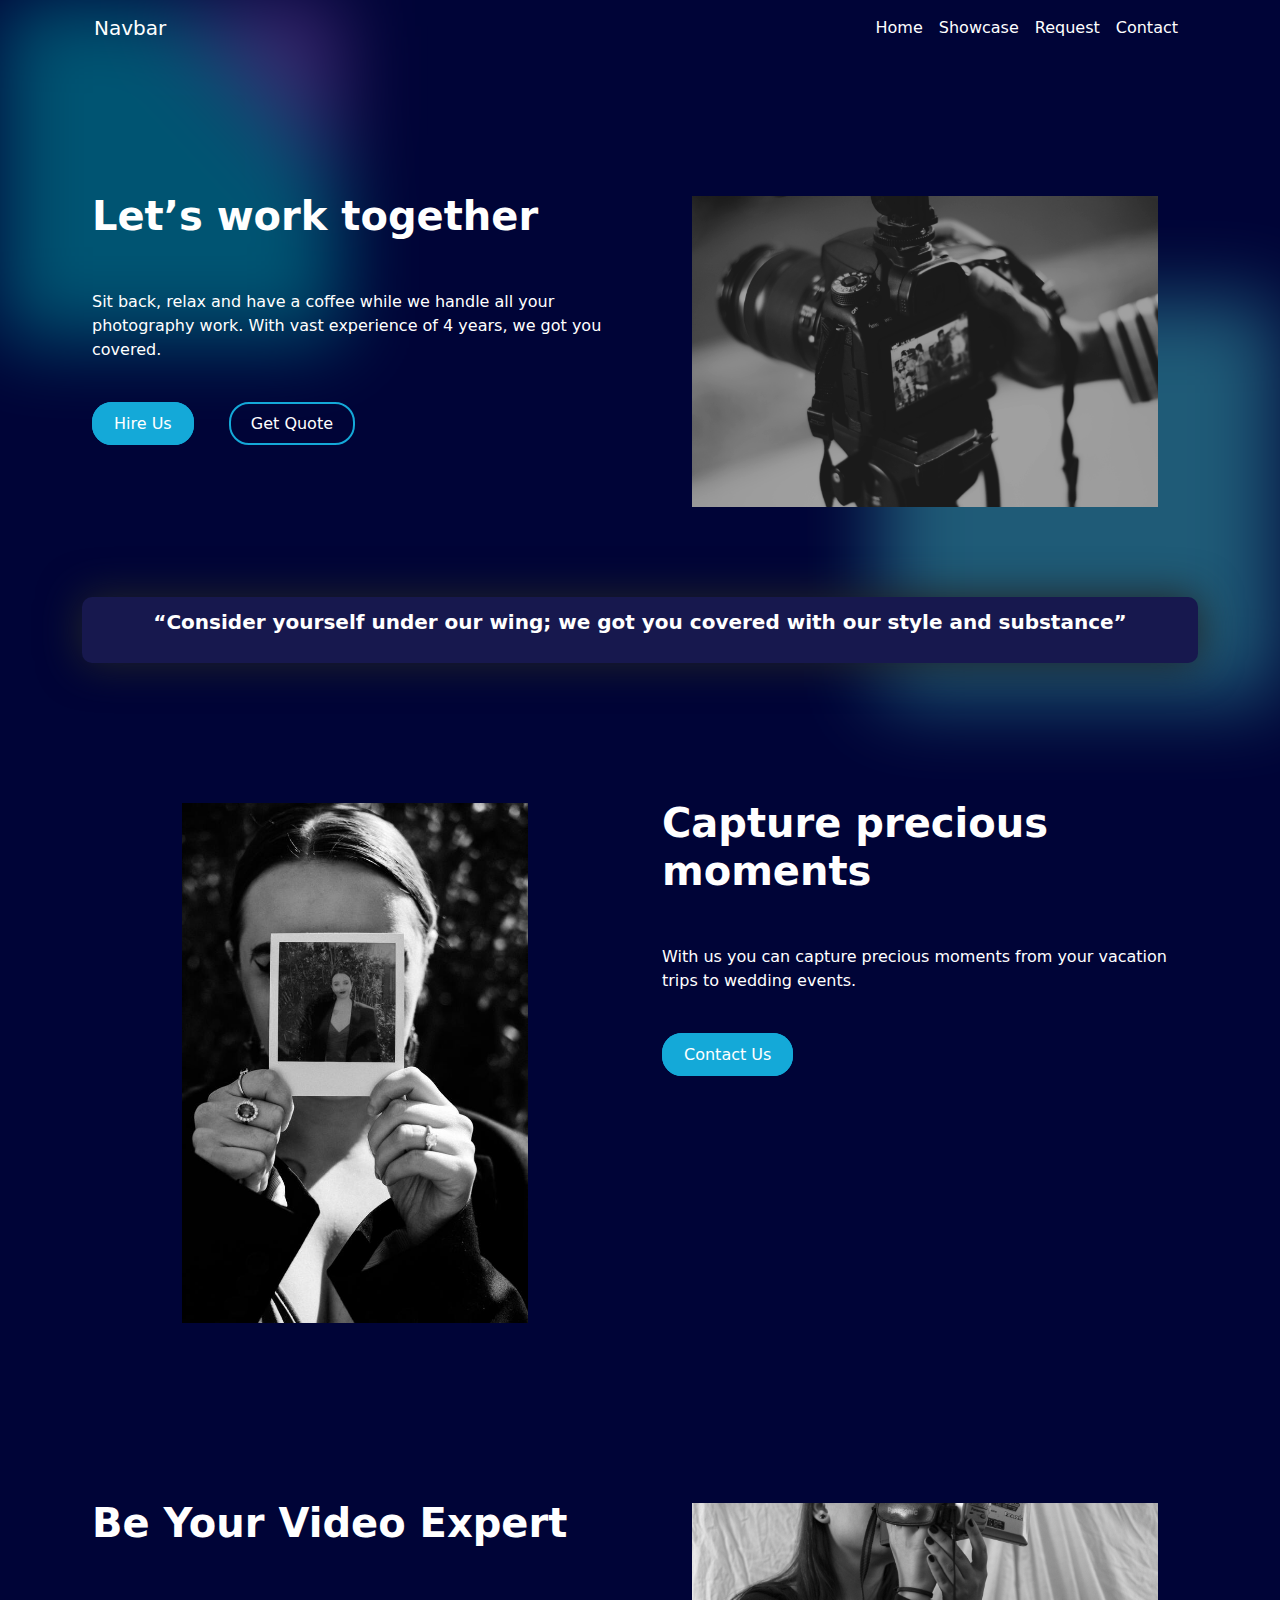
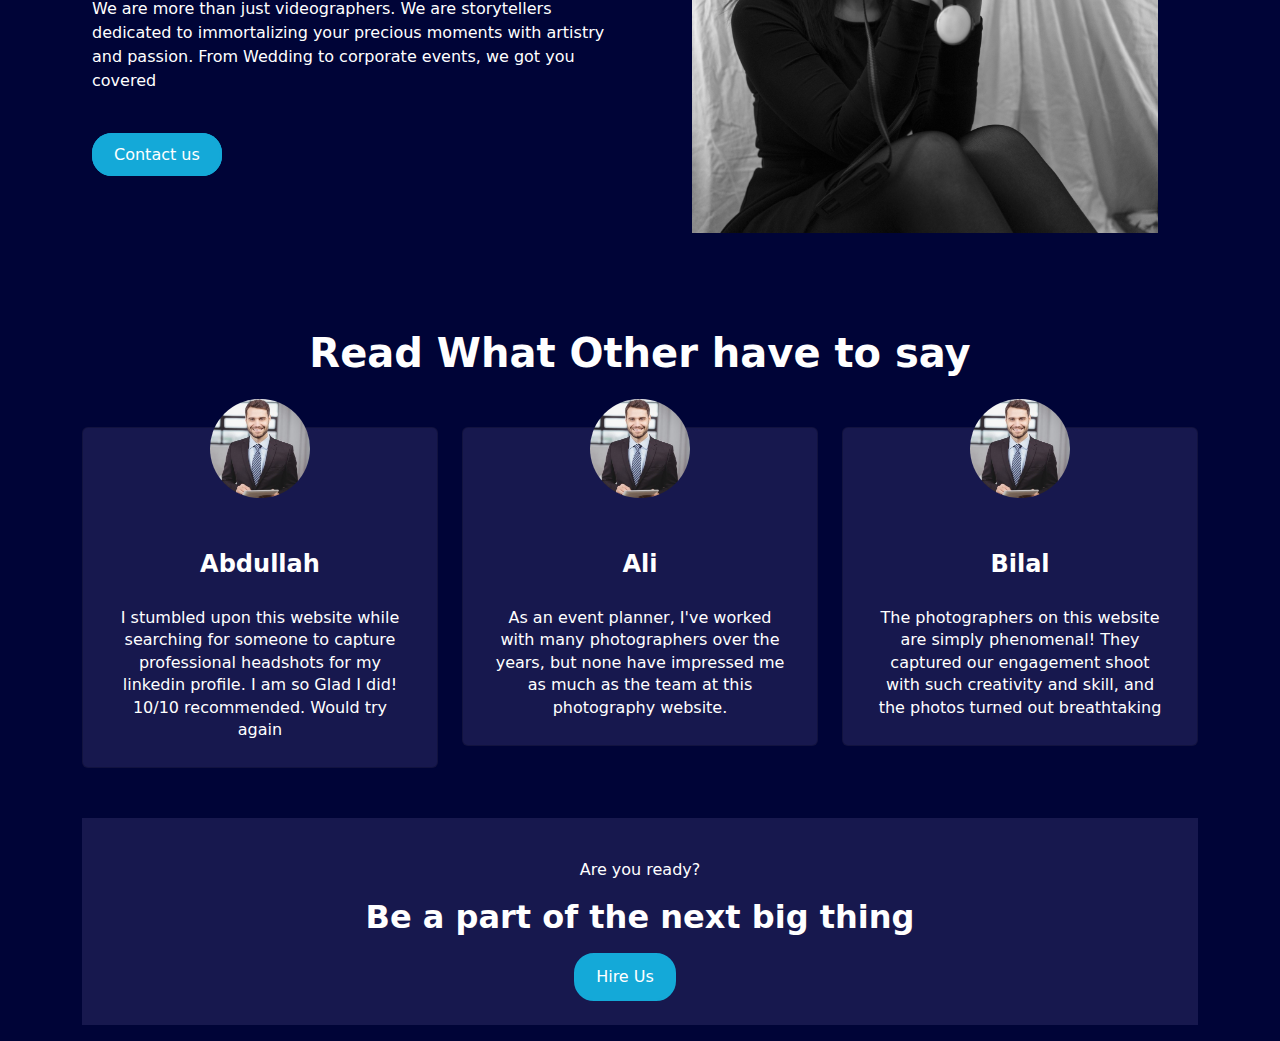
==== index.html @ f9d52bf1 "First Commit" ====
<!DOCTYPE html>
<html lang="en">
  <head>
    <meta charset="UTF-8" />
    <meta name="viewport" content="width=device-width, initial-scale=1.0" />
    <!-- BootStrap Setup -->
    <link rel="stylesheet" href="./styles/styles.css" />
    <link
      href="https://cdn.jsdelivr.net/npm/bootstrap@5.3.3/dist/css/bootstrap.min.css"
      rel="stylesheet"
      integrity="sha384-QWTKZyjpPEjISv5WaRU9OFeRpok6YctnYmDr5pNlyT2bRjXh0JMhjY6hW+ALEwIH"
      crossorigin="anonymous"
    />
    <script
      src="https://cdn.jsdelivr.net/npm/bootstrap@5.3.3/dist/js/bootstrap.min.js"
      integrity="sha384-0pUGZvbkm6XF6gxjEnlmuGrJXVbNuzT9qBBavbLwCsOGabYfZo0T0to5eqruptLy"
      crossorigin="anonymous"
    ></script>
    <title>Home</title>
  </head>
  <body>
    <div class="container">
      <!-- NavBar -->
      <nav class="navbar navbar-expand-lg navbar-light">
        <div class="container-fluid">
          <a class="navbar-brand text-white" href="#">Navbar</a>
          <button
            class="navbar-toggler"
            type="button"
            data-bs-toggle="collapse"
            data-bs-target="#navbarNav"
            aria-controls="navbarNav"
            aria-expanded="false"
            aria-label="Toggle navigation"
          >
            <span class="navbar-toggler-icon"> </span>
          </button>
          <div class="collapse navbar-collapse" id="navbarNav">
            <ul class="navbar-nav ms-auto text-end">
              <li class="nav-item">
                <a
                  class="nav-link active text-white"
                  aria-current="page"
                  href="/index.html"
                  >Home</a
                >
              </li>
              <li class="nav-item">
                <a class="nav-link text-white" href="/showcase.html"
                  >Showcase</a
                >
              </li>
              <li class="nav-item">
                <a class="nav-link text-white" href="/Request.html">Request</a>
              </li>
              <li class="nav-item">
                <a class="nav-link text-white" href="/contact.html">Contact</a>
              </li>
            </ul>
          </div>
        </div>
      </nav>
    </div>

    <!-- Add Blobs in the end -->
    <!-- 
    <div class="absolute">
      <div class="absolute inset-0 justify-center">
        <div class="bg-shape1 bg-teal opacity-50 bg-blur"></div>
      </div>
    </div> -->

    <!-- Hero Section -->
    <div class="container">
      <div class="wrapper">
        <div class="row">
          <div class="col-md-6">
            <div class="feature-box">
              <h1>Let’s work together</h1>
              <p>
                Sit back, relax and have a coffee while we handle all your
                photography work. With vast experience of 4 years, we got you
                covered.
              </p>
              <!-- Fix Anchor Links At the very end -->
              <a href="#" class="btn-one">Hire Us</a>
              <a href="#" class="btn-two">Get Quote</a>
            </div>
          </div>
          <div class="image-container col-md-6 img-fluid">
            <img
              src="./media/images/HomeFirst.jpg"
              class="feature-img"
              alt="Home"
            />
          </div>
        </div>
      </div>
    </div>

    <!-- Quote Stuff -->
    <div class="container quote-container">
      <div class="quote-wrapper">
        <blockquote class="blockquote text-white">
          <p>
            “Consider yourself under our wing; we got you covered with our style
            and substance”
          </p>
        </blockquote>
      </div>
    </div>

    <div class="container">
      <div class="wrapper">
        <div class="row">
          <div class="image-container col-md-6 img-fluid">
            <img
              src="./media/images/PreciousMoments_res.jpg"
              class="feature-img"
              alt="Precious Moments"
            />
          </div>
          <div class="col-md-6">
            <div class="feature-box">
              <h1>Capture precious moments</h1>
              <p>
                With us you can capture precious moments from your vacation
                trips to wedding events.
              </p>
              <!-- Fix Anchor Links At the very end -->
              <a href="#" class="btn-one">Contact Us</a>
              <!-- <a href="#" class="btn-two">Get Quote</a> -->
            </div>
          </div>
        </div>
      </div>
    </div>
    <div class="container">
      <div class="wrapper">
        <div class="row">
          <div class="col-md-6">
            <div class="feature-box">
              <h1>Be Your Video Expert</h1>
              <p>
                We are more than just videographers. We are storytellers
                dedicated to immortalizing your precious moments with artistry
                and passion. From Wedding to corporate events, we got you
                covered
              </p>
              <!-- Fix Anchor Links At the very end -->
              <a href="#" class="btn-one">Contact us</a>
            </div>
          </div>
          <div class="image-container col-md-6 img-fluid">
            <img
              src="./media/images/VideoCapture.jpg"
              class="feature-img"
              alt="Video Capture"
            />
          </div>
        </div>
      </div>
    </div>
    <!-- Testimonials -->
    <div class="container testimonial-container">
      <h1>Read What Other have to say</h1>
    </div>

    <!-- Cards -->
    <div class="container">
      <div class="row card-container">
        <div class="col-md-4">
          <div class="card d-flex mx-auto primary-bg">
            <div class="card-image">
              <img
                class="img-fluid d-flex mx-auto"
                src="./media/images/test1.jpeg"
                alt="Test 1"
              />
            </div>
            <div class="card-text">
              <h3 class="card-title">Abdullah</h3>
              I stumbled upon this website while searching for someone to
              capture professional headshots for my linkedin profile. I am so
              Glad I did! 10/10 recommended. Would try again
            </div>
          </div>
        </div>
        <div class="col-md-4">
          <div class="card d-flex mx-auto primary-bg">
            <div class="card-image">
              <img
                class="img-fluid d-flex mx-auto"
                src="./media/images/test1.jpeg"
                alt="Test 1"
              />
            </div>
            <div class="card-text">
              <h3 class="card-title">Ali</h3>
              As an event planner, I've worked with many photographers over the
              years, but none have impressed me as much as the team at this
              photography website.
            </div>
          </div>
        </div>
        <div class="col-md-4">
          <div class="card d-flex mx-auto primary-bg">
            <div class="card-image">
              <img
                class="img-fluid d-flex mx-auto"
                src="./media/images/test1.jpeg"
                alt="Test 1"
              />
            </div>
            <div class="card-text">
              <h3 class="card-title">Bilal</h3>
              The photographers on this website are simply phenomenal! They
              captured our engagement shoot with such creativity and skill, and
              the photos turned out breathtaking
            </div>
          </div>
        </div>
      </div>
    </div>

    <div class="container">
      <div class="footer-ending">
        <p>Are you ready?</p>
        <h3>Be a part of the next big thing</h3>
        <a href="#" class="btn-one">Hire Us</a>
      </div>
    </div>

    <div class="blob-left"></div>
    <div class="blob-right"></div>
  </body>
</html>
---- styles/styles.css ----
* {
    margin: 0;
    padding: 0;
}

body {
    background-color: #000437 !important;
    position: relative;
}

.wrapper {
    margin: 50px auto;
    border-radius: 10px;
    padding-top: 50px;
    /* padding-bottom: 50px; */
    /* box-shadow: 0 0 40px 2px rgba(37,73,215); */
}

.image-container {
    display: flex;
    align-items: center;
    justify-content: center;
}

.image-container img {
    object-fit: contain;
    max-height: 600px;
}

.quote-container {
    text-align: center;
    justify-content: center;
    align-items: center
}

.quote-wrapper {
    border-radius: 10px;
    padding-top: 10px;
    padding-bottom: 10px;
    background-color: #17184e;
    box-shadow: 0 0 40px 2px;
}


blockquote p {
    font-weight: bold;
}

.feature-box {
    padding: 10px;
}

.feature-box h1 {
    margin-top: 5%;
    color: white;
    font-weight: 700;
}

.feature-box p {
    margin: 50px auto;
    color: white;
}

.feature-box a {
    text-decoration: none !important;
    background: #14A9D8;
    border-radius: 20px;
    padding: 10px 20px;
    margin-right: 30px;
    border: 2px solid #14A9D8;
    color: white;
    font-weight: 500;
}

.btn-one:hover {
    color: #fff !important;
}

.btn-two {
    background: none !important;
}

/* Only thing that needs some adjustments is the iamge */
.feature-img {
    width: 100%;
    padding: 40px;
    height: auto;
    /* object-fit: contain; */
}

.card-image img {
    width: 6.2rem;
    border-radius: 5rem;
    margin: 1.3rem auto 1rem auto;
    transform: translateY(-50px);
}

.card-title {
    font-size: 1.5rem;
    transform: translateY(-20px);
    /* margin-bottom: 0; */
    font-weight: bold;
    color: white;
}

.card-text {
    transform: translateY(-10px);
    text-align: center;
    padding: 1rem 2rem;
    font-size: 1rem;
    color: white;
    line-height: 1.4rem;
}

.testimonial-container {
    text-align: center;
    justify-content: center
}

.testimonial-container h1 {
    margin-top: 5%;
    color: white;
    font-weight: 700
}

.container .card-container {
    margin-top: 50px;
    margin-bottom: 50px
}

.primary-bg {
    background-color: #17184e !important
}

.footer-ending {
    padding: 1.5rem;
    display: flex;
    flex-direction: column;
    align-items: center;
    justify-content: center;
    background-color: #17184e;
    margin-bottom: 1rem;
}

.footer-ending a {
    text-decoration: none !important;
    background: #14A9D8;
    border-radius: 20px;
    padding: 10px 20px;
    margin-right: 30px;
    border: 2px solid #14A9D8;
    color: white;
    font-weight: 500;
}

.footer-ending p {
    margin-top: 1rem;
    font-size: 1rem;
    color: white;
}

.footer-ending h3 {
    margin-bottom: 1rem;
    color: white;
    font-size: 2rem;
    font-weight: bold;
}

.blob-left {
    position: absolute;
    top: 0;
    left: 0;
    opacity: 0.5;
    width: 340px;
    aspect-ratio: 1/1;
    filter: blur(40px);
    z-index: -1;
    background: linear-gradient(47deg,
            rgb(0 164 173) 67%,
            rgba(118, 74, 166, 1) 81%);
}

.blob-right {
    position: absolute;
    top: 300px;
    right: 0;
    opacity: 0.5;
    width: 400px;
    aspect-ratio: 1/1;
    filter: blur(40px);
    z-index: -1;
    background: linear-gradient(50deg,
            rgb(62, 177, 183) 67%,
            rgb(62, 177, 183) 81%);

}

@media only screen and (max-width: 990px) {
    .feature-box a {
        padding: 5px 8px;
        margin-right: 10px;
    }

    .card {
        margin: 1.5rem 1.5rem 1.5rem 1.5rem;
    }
}
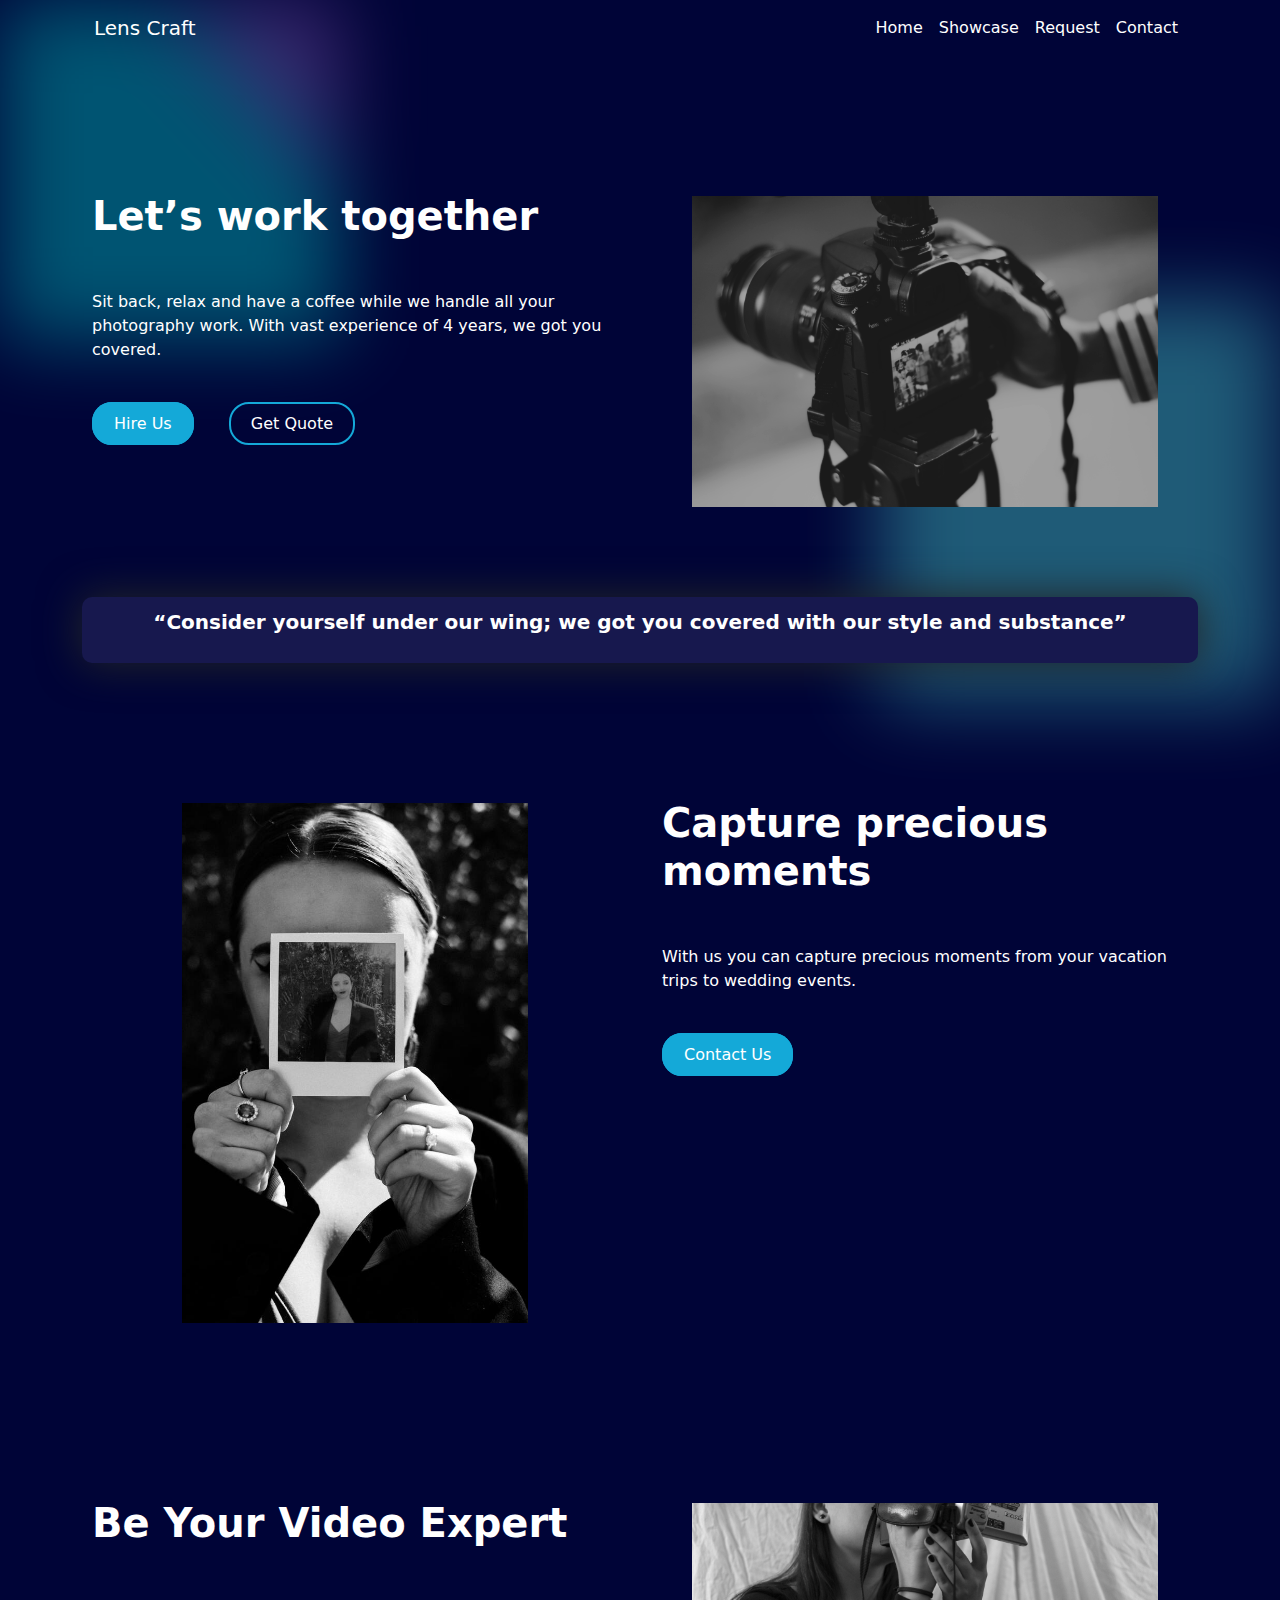
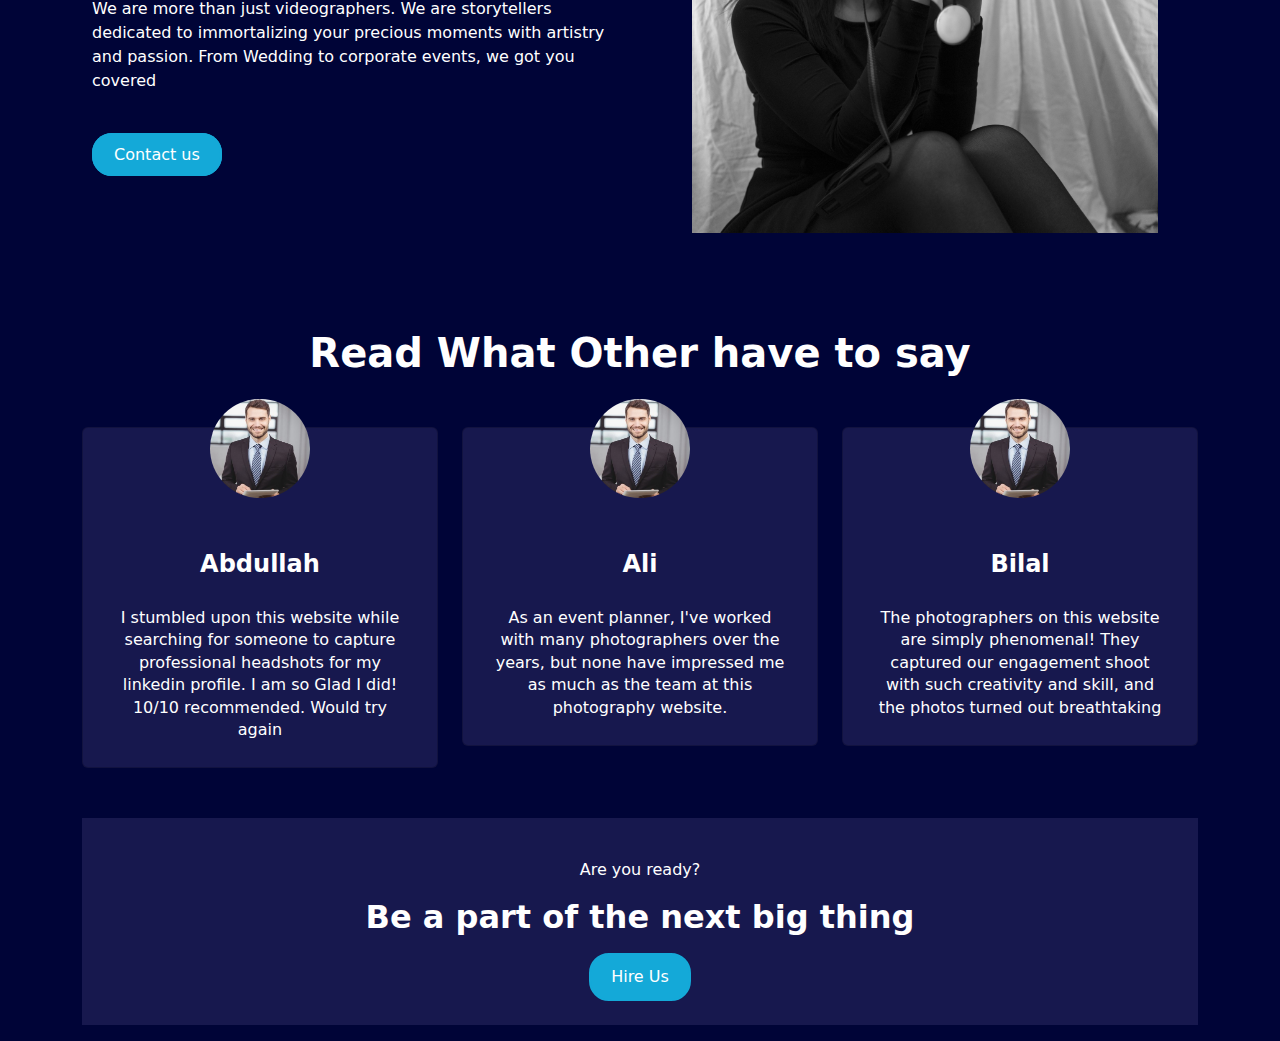
==== commit c2c30de2: "Progress Issue #4" ====
--- a/index.html
+++ b/index.html
@@ -23,7 +23,7 @@
       <!-- NavBar -->
       <nav class="navbar navbar-expand-lg navbar-light">
         <div class="container-fluid">
-          <a class="navbar-brand text-white" href="#">Navbar</a>
+          <a class="navbar-brand text-white" href="#">Lens Craft</a>
           <button
             class="navbar-toggler"
             type="button"
@@ -83,8 +83,8 @@
                 covered.
               </p>
               <!-- Fix Anchor Links At the very end -->
-              <a href="#" class="btn-one">Hire Us</a>
-              <a href="#" class="btn-two">Get Quote</a>
+              <a href="/Request.html" class="btn-one">Hire Us</a>
+              <a href="/contact.html" class="btn-two">Get Quote</a>
             </div>
           </div>
           <div class="image-container col-md-6 img-fluid">
@@ -128,7 +128,7 @@
                 trips to wedding events.
               </p>
               <!-- Fix Anchor Links At the very end -->
-              <a href="#" class="btn-one">Contact Us</a>
+              <a href="/contact.html" class="btn-one">Contact Us</a>
               <!-- <a href="#" class="btn-two">Get Quote</a> -->
             </div>
           </div>
@@ -148,7 +148,7 @@
                 covered
               </p>
               <!-- Fix Anchor Links At the very end -->
-              <a href="#" class="btn-one">Contact us</a>
+              <a href="/contact.html" class="btn-one">Contact us</a>
             </div>
           </div>
           <div class="image-container col-md-6 img-fluid">
@@ -227,7 +227,7 @@
       <div class="footer-ending">
         <p>Are you ready?</p>
         <h3>Be a part of the next big thing</h3>
-        <a href="#" class="btn-one">Hire Us</a>
+        <a href="/Request.html" class="btn-one">Hire Us</a>
       </div>
     </div>
 
--- a/styles/styles.css
+++ b/styles/styles.css
@@ -147,7 +147,6 @@
     background: #14A9D8;
     border-radius: 20px;
     padding: 10px 20px;
-    margin-right: 30px;
     border: 2px solid #14A9D8;
     color: white;
     font-weight: 500;
@@ -164,6 +163,7 @@
     color: white;
     font-size: 2rem;
     font-weight: bold;
+    text-align: center;
 }
 
 .blob-left {
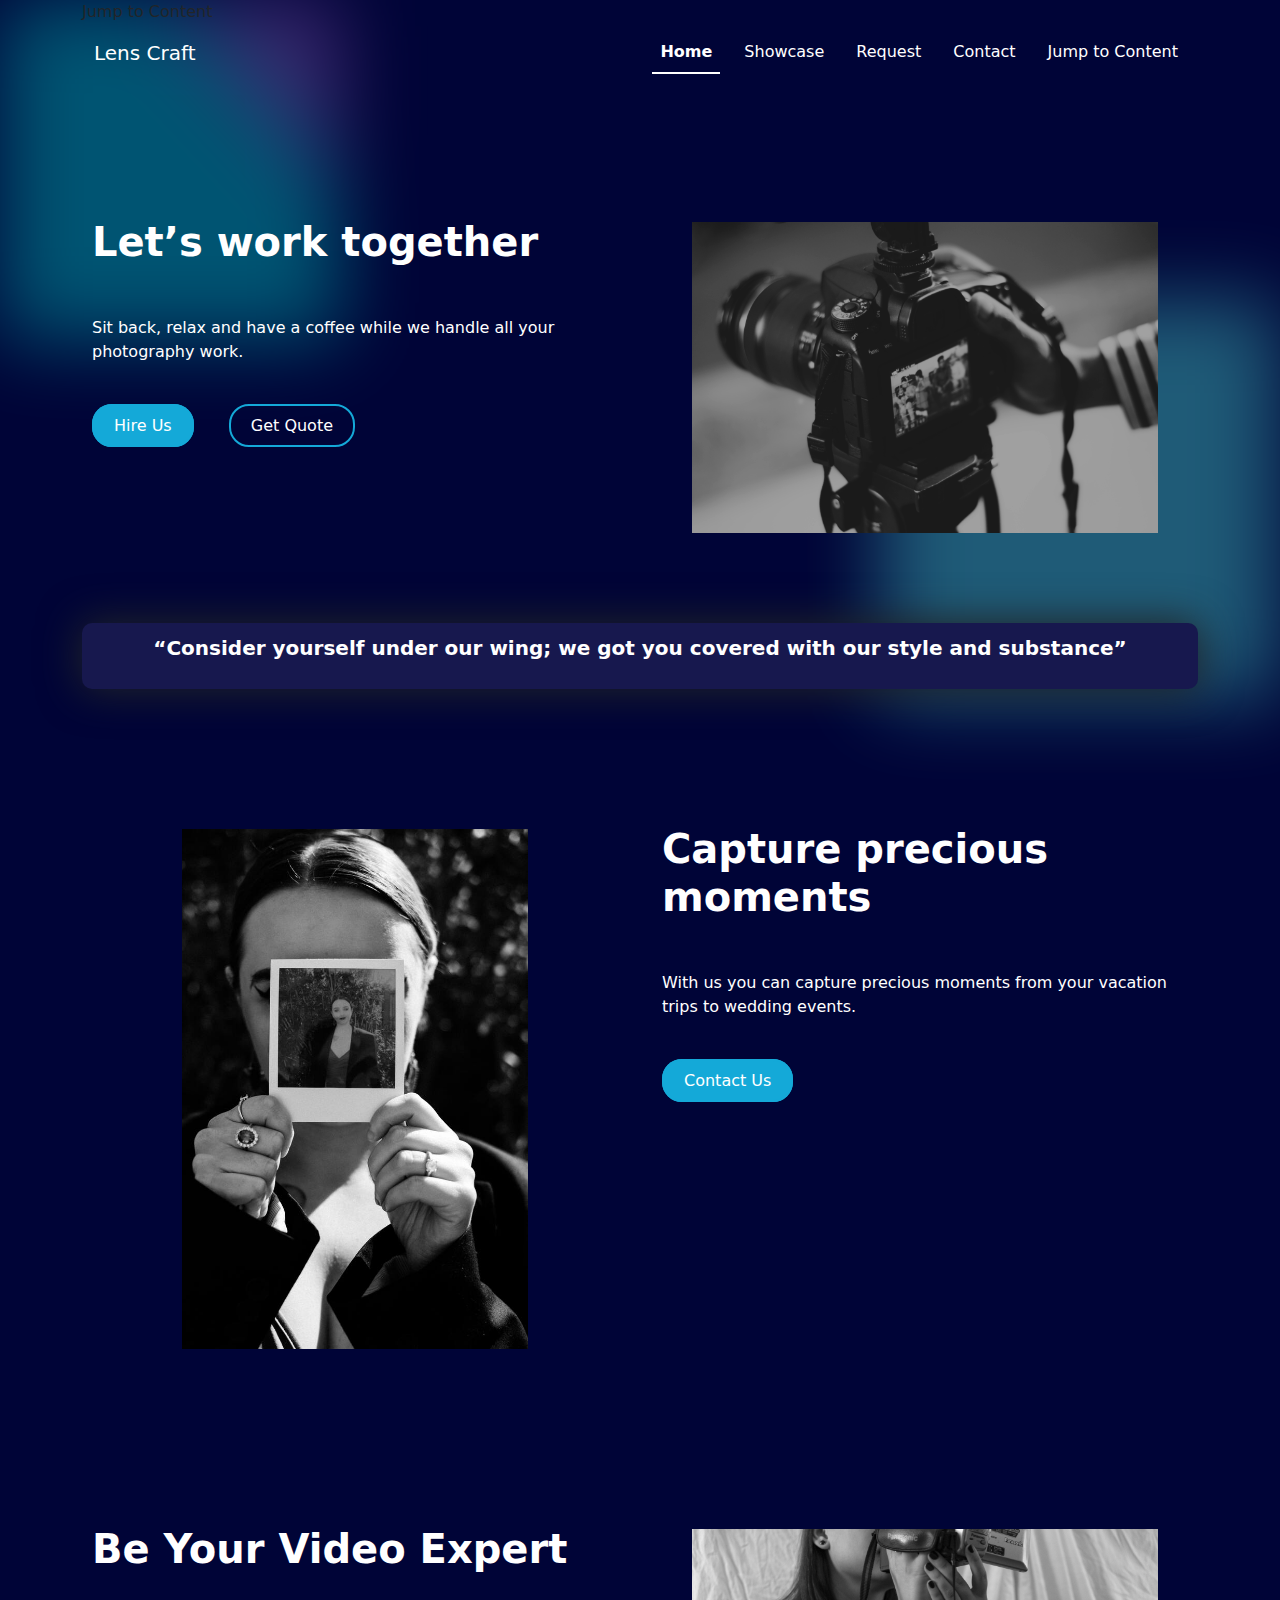
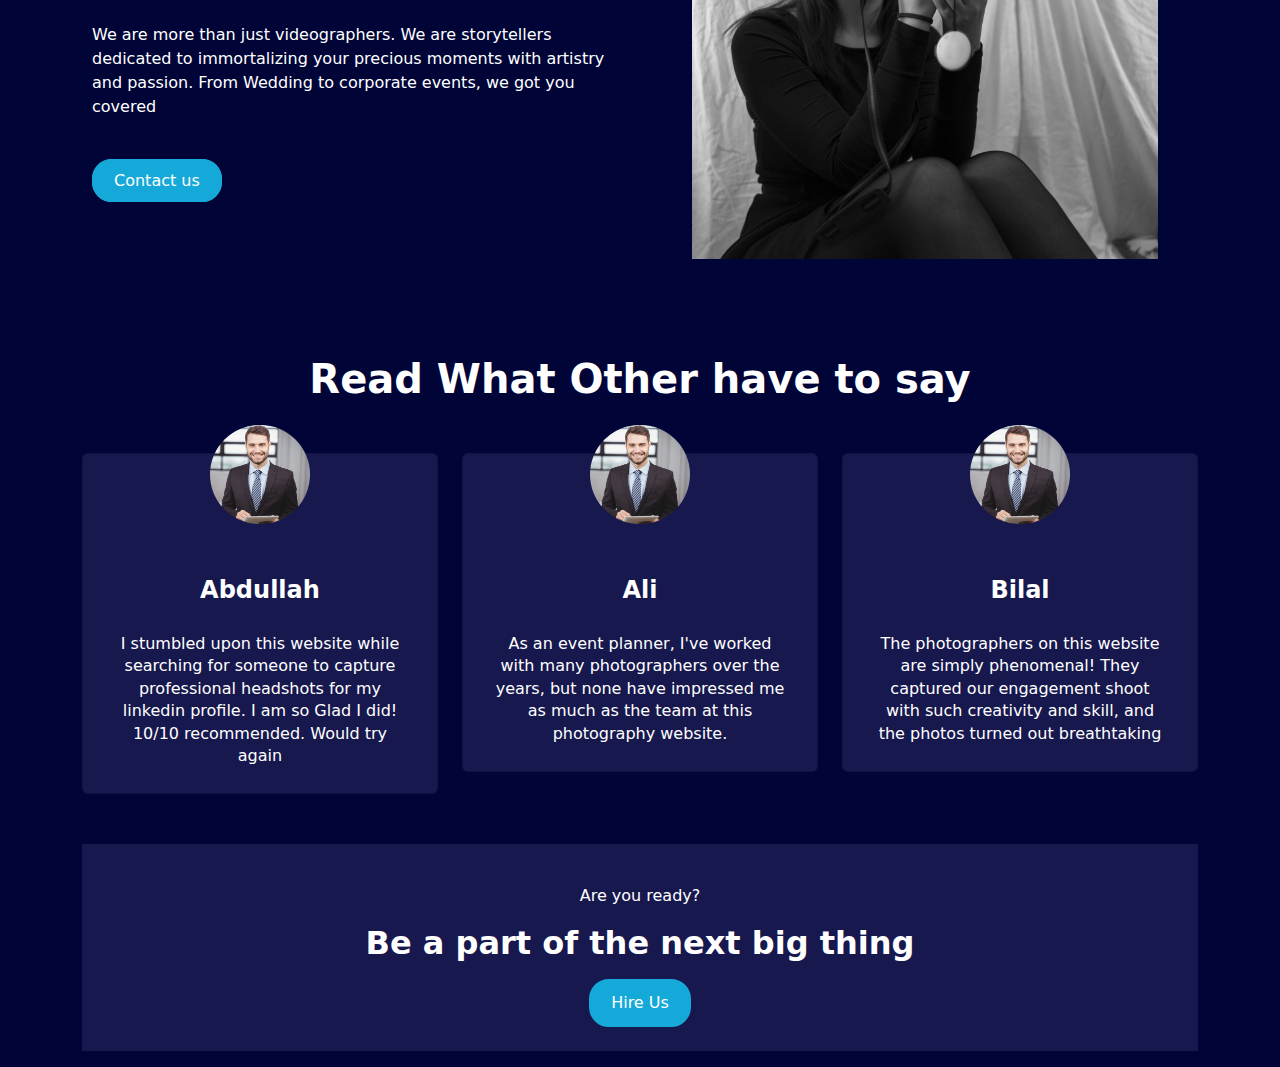
==== commit 265410d3: "Added Some Fixes" ====
--- a/index.html
+++ b/index.html
@@ -19,48 +19,63 @@
     <title>Home</title>
   </head>
   <body>
-    <div class="container">
-      <!-- NavBar -->
-      <nav class="navbar navbar-expand-lg navbar-light">
-        <div class="container-fluid">
-          <a class="navbar-brand text-white" href="#">Lens Craft</a>
-          <button
-            class="navbar-toggler"
-            type="button"
-            data-bs-toggle="collapse"
-            data-bs-target="#navbarNav"
-            aria-controls="navbarNav"
-            aria-expanded="false"
-            aria-label="Toggle navigation"
-          >
-            <span class="navbar-toggler-icon"> </span>
-          </button>
-          <div class="collapse navbar-collapse" id="navbarNav">
-            <ul class="navbar-nav ms-auto text-end">
-              <li class="nav-item">
-                <a
-                  class="nav-link active text-white"
-                  aria-current="page"
-                  href="/index.html"
-                  >Home</a
-                >
-              </li>
-              <li class="nav-item">
-                <a class="nav-link text-white" href="/showcase.html"
-                  >Showcase</a
-                >
-              </li>
-              <li class="nav-item">
-                <a class="nav-link text-white" href="/Request.html">Request</a>
-              </li>
-              <li class="nav-item">
-                <a class="nav-link text-white" href="/contact.html">Contact</a>
-              </li>
-            </ul>
-          </div>
-        </div>
-      </nav>
-    </div>
+    <header>
+      <div class="container">
+        <!-- NavBar -->
+        <a>Jump to Content</a>
+        <nav class="navbar navbar-expand-lg navbar-light">
+          <div class="container-fluid">
+            <a class="navbar-brand text-white" href="#">Lens Craft</a>
+            <button
+              class="navbar-toggler"
+              type="button"
+              data-bs-toggle="collapse"
+              data-bs-target="#navbarNav"
+              aria-controls="navbarNav"
+              aria-expanded="false"
+              aria-label="Toggle navigation"
+            >
+              <span class="navbar-toggler-icon"> </span>
+            </button>
+            <div class="collapse navbar-collapse" id="navbarNav">
+              <ul class="nav nav-underline navbar-nav ms-auto text-end">
+                <li class="nav-item">
+                  <a
+                    class="nav-link active text-white"
+                    aria-current="page"
+                    href="/index.html"
+                    >Home</a
+                  >
+                </li>
+                <li class="nav-item">
+                  <a class="nav-link text-white" href="/showcase.html"
+                    >Showcase</a
+                  >
+                </li>
+                <li class="nav-item">
+                  <a class="nav-link text-white" href="/Request.html"
+                    >Request</a
+                  >
+                </li>
+                <li class="nav-item">
+                  <a class="nav-link text-white" href="/contact.html"
+                    >Contact</a
+                  >
+                </li>
+                <li class="nav-item">
+                  <a
+                    class="nav-link text-white"
+                    aria-current="page"
+                    href="#content"
+                    >Jump to Content</a
+                  >
+                </li>
+              </ul>
+            </div>
+          </div>
+        </nav>
+      </div>
+    </header>
 
     <!-- Add Blobs in the end -->
     <!-- 
@@ -69,19 +84,17 @@
         <div class="bg-shape1 bg-teal opacity-50 bg-blur"></div>
       </div>
     </div> -->
-
     <!-- Hero Section -->
-    <div class="container">
+    <section class="container">
       <div class="wrapper">
         <div class="row">
           <div class="col-md-6">
             <div class="feature-box">
               <h1>Let’s work together</h1>
-              <p>
+              <aside>
                 Sit back, relax and have a coffee while we handle all your
-                photography work. With vast experience of 4 years, we got you
-                covered.
-              </p>
+                photography work.
+              </aside>
               <!-- Fix Anchor Links At the very end -->
               <a href="/Request.html" class="btn-one">Hire Us</a>
               <a href="/contact.html" class="btn-two">Get Quote</a>
@@ -96,140 +109,145 @@
           </div>
         </div>
       </div>
-    </div>
+    </section>
 
     <!-- Quote Stuff -->
-    <div class="container quote-container">
+    <section class="container quote-container">
       <div class="quote-wrapper">
         <blockquote class="blockquote text-white">
-          <p>
+          <article>
             “Consider yourself under our wing; we got you covered with our style
             and substance”
-          </p>
+          </article>
         </blockquote>
       </div>
-    </div>
-
-    <div class="container">
-      <div class="wrapper">
-        <div class="row">
-          <div class="image-container col-md-6 img-fluid">
-            <img
-              src="./media/images/PreciousMoments_res.jpg"
-              class="feature-img"
-              alt="Precious Moments"
-            />
-          </div>
-          <div class="col-md-6">
-            <div class="feature-box">
-              <h1>Capture precious moments</h1>
-              <p>
-                With us you can capture precious moments from your vacation
-                trips to wedding events.
-              </p>
-              <!-- Fix Anchor Links At the very end -->
-              <a href="/contact.html" class="btn-one">Contact Us</a>
-              <!-- <a href="#" class="btn-two">Get Quote</a> -->
-            </div>
-          </div>
-        </div>
-      </div>
-    </div>
-    <div class="container">
-      <div class="wrapper">
-        <div class="row">
-          <div class="col-md-6">
-            <div class="feature-box">
-              <h1>Be Your Video Expert</h1>
-              <p>
-                We are more than just videographers. We are storytellers
-                dedicated to immortalizing your precious moments with artistry
-                and passion. From Wedding to corporate events, we got you
-                covered
-              </p>
-              <!-- Fix Anchor Links At the very end -->
-              <a href="/contact.html" class="btn-one">Contact us</a>
-            </div>
-          </div>
-          <div class="image-container col-md-6 img-fluid">
-            <img
-              src="./media/images/VideoCapture.jpg"
-              class="feature-img"
-              alt="Video Capture"
-            />
-          </div>
-        </div>
-      </div>
-    </div>
-    <!-- Testimonials -->
-    <div class="container testimonial-container">
-      <h1>Read What Other have to say</h1>
-    </div>
-
-    <!-- Cards -->
-    <div class="container">
-      <div class="row card-container">
-        <div class="col-md-4">
-          <div class="card d-flex mx-auto primary-bg">
-            <div class="card-image">
+    </section>
+
+    <main id="content">
+      <section class="container">
+        <div class="wrapper">
+          <div class="row">
+            <div class="image-container col-md-6 img-fluid">
               <img
-                class="img-fluid d-flex mx-auto"
-                src="./media/images/test1.jpeg"
-                alt="Test 1"
+                src="./media/images/PreciousMoments_res.jpg"
+                class="feature-img"
+                alt="Precious Moments"
               />
             </div>
-            <div class="card-text">
-              <h3 class="card-title">Abdullah</h3>
-              I stumbled upon this website while searching for someone to
-              capture professional headshots for my linkedin profile. I am so
-              Glad I did! 10/10 recommended. Would try again
-            </div>
-          </div>
-        </div>
-        <div class="col-md-4">
-          <div class="card d-flex mx-auto primary-bg">
-            <div class="card-image">
+            <div class="col-md-6">
+              <div class="feature-box">
+                <h1>Capture precious moments</h1>
+                <aside>
+                  With us you can capture precious moments from your vacation
+                  trips to wedding events.
+                </aside>
+                <!-- Fix Anchor Links At the very end -->
+                <a href="/contact.html" class="btn-one">Contact Us</a>
+                <!-- <a href="#" class="btn-two">Get Quote</a> -->
+              </div>
+            </div>
+          </div>
+        </div>
+      </section>
+
+      <section class="container">
+        <div class="wrapper">
+          <div class="row">
+            <div class="col-md-6">
+              <div class="feature-box">
+                <h1>Be Your Video Expert</h1>
+                <aside>
+                  We are more than just videographers. We are storytellers
+                  dedicated to immortalizing your precious moments with artistry
+                  and passion. From Wedding to corporate events, we got you
+                  covered
+                </aside>
+                <!-- Fix Anchor Links At the very end -->
+                <a href="/contact.html" class="btn-one">Contact us</a>
+              </div>
+            </div>
+            <div class="image-container col-md-6 img-fluid">
               <img
-                class="img-fluid d-flex mx-auto"
-                src="./media/images/test1.jpeg"
-                alt="Test 1"
+                src="./media/images/VideoCapture.jpg"
+                class="feature-img"
+                alt="Video Capture"
               />
             </div>
-            <div class="card-text">
-              <h3 class="card-title">Ali</h3>
-              As an event planner, I've worked with many photographers over the
-              years, but none have impressed me as much as the team at this
-              photography website.
-            </div>
-          </div>
-        </div>
-        <div class="col-md-4">
-          <div class="card d-flex mx-auto primary-bg">
-            <div class="card-image">
-              <img
-                class="img-fluid d-flex mx-auto"
-                src="./media/images/test1.jpeg"
-                alt="Test 1"
-              />
-            </div>
-            <div class="card-text">
-              <h3 class="card-title">Bilal</h3>
-              The photographers on this website are simply phenomenal! They
-              captured our engagement shoot with such creativity and skill, and
-              the photos turned out breathtaking
-            </div>
-          </div>
-        </div>
-      </div>
-    </div>
-
-    <div class="container">
-      <div class="footer-ending">
-        <p>Are you ready?</p>
-        <h3>Be a part of the next big thing</h3>
-        <a href="/Request.html" class="btn-one">Hire Us</a>
-      </div>
-    </div>
+          </div>
+        </div>
+      </section>
+      <!-- Testimonials -->
+      <div class="container testimonial-container">
+        <h1>Read What Other have to say</h1>
+      </div>
+
+      <!-- Cards -->
+      <section class="container">
+        <div class="row card-container">
+          <div class="col-md-4">
+            <div class="card d-flex mx-auto primary-bg">
+              <div class="card-image">
+                <img
+                  class="img-fluid d-flex mx-auto"
+                  src="./media/images/test1.jpeg"
+                  alt="Test 1"
+                />
+              </div>
+              <div class="card-text">
+                <h3 class="card-title">Abdullah</h3>
+                I stumbled upon this website while searching for someone to
+                capture professional headshots for my linkedin profile. I am so
+                Glad I did! 10/10 recommended. Would try again
+              </div>
+            </div>
+          </div>
+          <div class="col-md-4">
+            <div class="card d-flex mx-auto primary-bg">
+              <div class="card-image">
+                <img
+                  class="img-fluid d-flex mx-auto"
+                  src="./media/images/test1.jpeg"
+                  alt="Test 1"
+                />
+              </div>
+              <div class="card-text">
+                <h3 class="card-title">Ali</h3>
+                As an event planner, I've worked with many photographers over
+                the years, but none have impressed me as much as the team at
+                this photography website.
+              </div>
+            </div>
+          </div>
+          <div class="col-md-4">
+            <div class="card d-flex mx-auto primary-bg">
+              <div class="card-image">
+                <img
+                  class="img-fluid d-flex mx-auto"
+                  src="./media/images/test1.jpeg"
+                  alt="Test 1"
+                />
+              </div>
+              <div class="card-text">
+                <h3 class="card-title">Bilal</h3>
+                The photographers on this website are simply phenomenal! They
+                captured our engagement shoot with such creativity and skill,
+                and the photos turned out breathtaking
+              </div>
+            </div>
+          </div>
+        </div>
+      </section>
+    </main>
+
+    <footer>
+      <div class="container">
+        <div class="footer-ending">
+          <p>Are you ready?</p>
+          <h3>Be a part of the next big thing</h3>
+          <a href="LensCraft/Request.html" class="btn-one">Hire Us</a>
+        </div>
+      </div>
+    </footer>
 
     <div class="blob-left"></div>
     <div class="blob-right"></div>
--- a/styles/styles.css
+++ b/styles/styles.css
@@ -42,7 +42,7 @@
 }
 
 
-blockquote p {
+blockquote article {
     font-weight: bold;
 }
 
@@ -56,7 +56,7 @@
     font-weight: 700;
 }
 
-.feature-box p {
+.feature-box aside {
     margin: 50px auto;
     color: white;
 }
@@ -195,6 +195,16 @@
 
 }
 
+.navbar-toggler-icon {
+    color: white;
+    background-color: rgb(0 164 173);
+    border-radius: 5px;
+    padding: 1rem;
+
+}
+
+
+
 @media only screen and (max-width: 990px) {
     .feature-box a {
         padding: 5px 8px;
